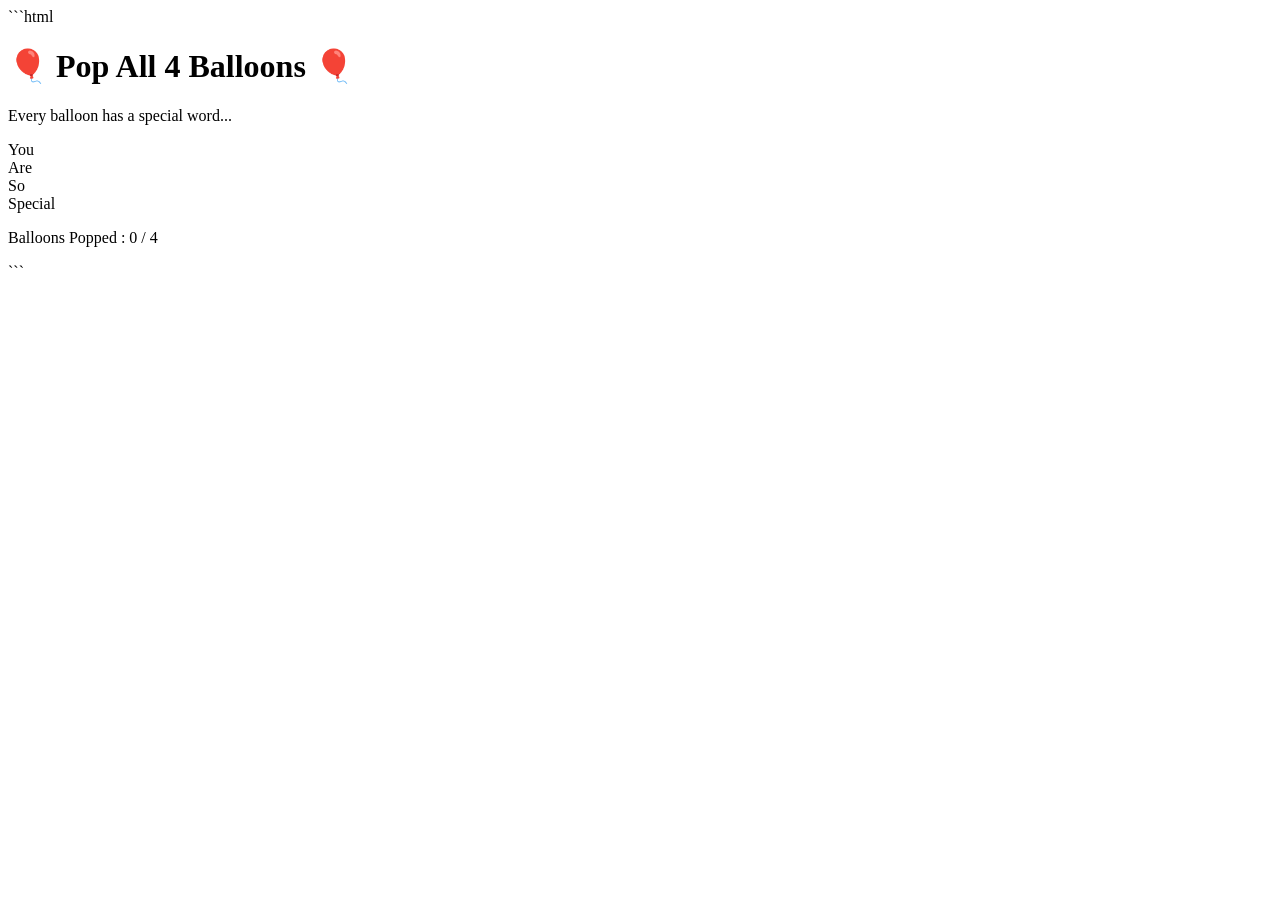
==== balloons.html @ f159a053 "balloons.html" ====
```html
<!DOCTYPE html>
<html lang="en">

<head>

<meta charset="UTF-8">
<meta name="viewport" content="width=device-width, initial-scale=1.0">

<title>Pop the Balloons ❤️</title>

<link rel="stylesheet" href="css/style.css">

<link href="https://fonts.googleapis.com/css2?family=Poppins:wght@400;600&display=swap" rel="stylesheet">

</head>

<body class="balloon-page">

<div class="container">

    <h1 class="balloon-title">
        🎈 Pop All 4 Balloons 🎈
    </h1>

    <p class="balloon-subtitle">
        Every balloon has a special word...
    </p>

    <div class="balloon-container">

        <div class="balloon red" onclick="popBalloon(this)">
            <span>You</span>
        </div>

        <div class="balloon blue" onclick="popBalloon(this)">
            <span>Are</span>
        </div>

        <div class="balloon yellow" onclick="popBalloon(this)">
            <span>So</span>
        </div>

        <div class="balloon pink" onclick="popBalloon(this)">
            <span>Special</span>
        </div>

    </div>

    <p id="status">
        Balloons Popped : 0 / 4
    </p>

</div>

<script>

let popped = 0;

function popBalloon(balloon){

    if(balloon.classList.contains("popped"))
        return;

    balloon.classList.add("popped");

    balloon.innerHTML="💥";

    popped++;

    document.getElementById("status").innerHTML =
    "Balloons Popped : " + popped + " / 4";

    if(popped==4){

        document.getElementById("status").innerHTML =
        "❤️ You're So Special ❤️";

        setTimeout(function(){

            window.location.href="cake.html";

        },1000);

    }

}

</script>

</body>

</html>
```
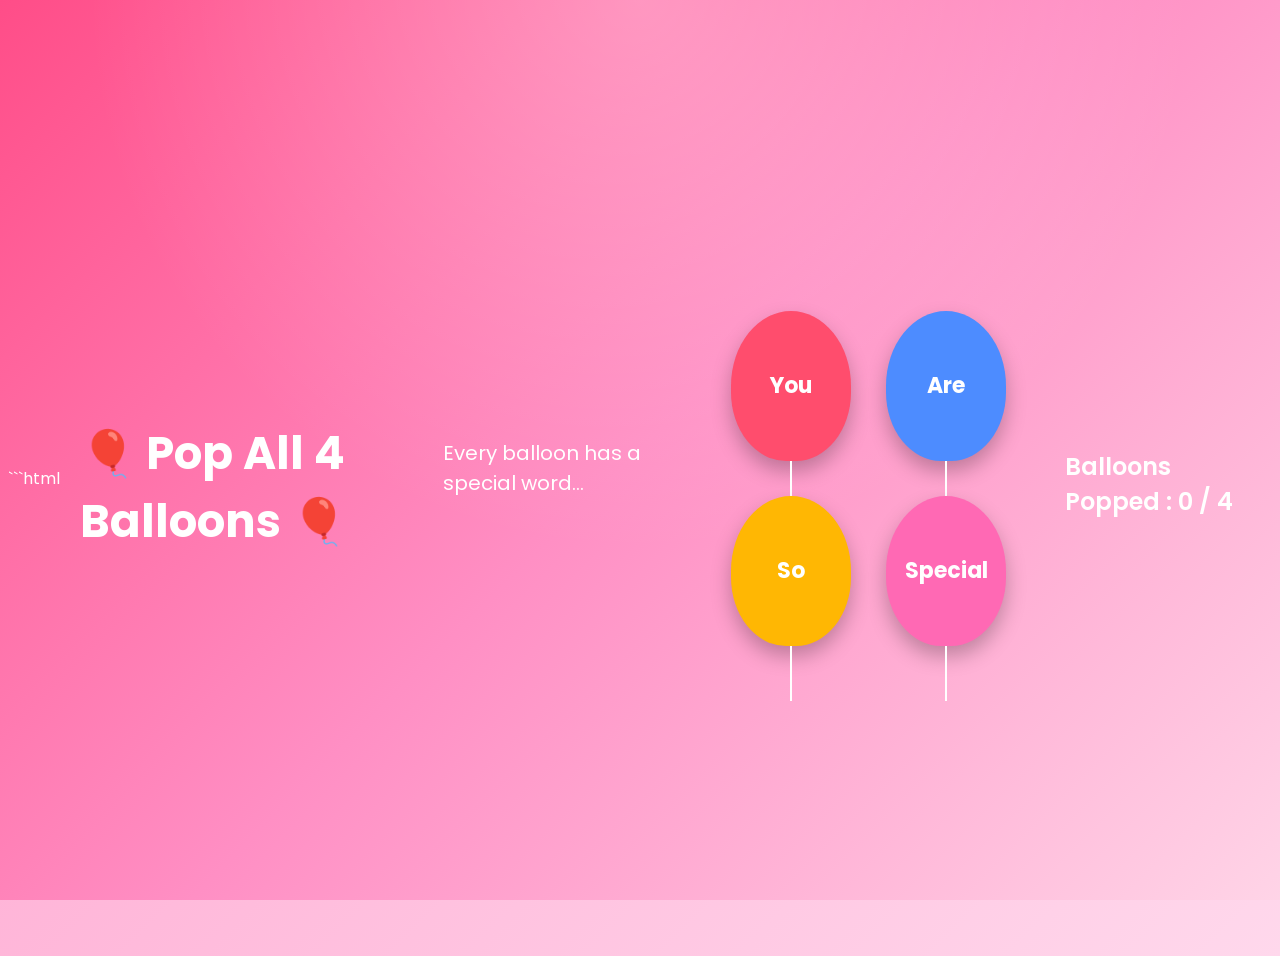
==== commit eb0fd67c: "Update balloons.html" ====
--- a/balloons.html
+++ b/balloons.html
@@ -86,9 +86,7 @@
 
 }
 
-</script>
+<script src="js/script.js"></script>
 
 </body>
-
 </html>
-```
--- a/css/style.css
+++ b/css/style.css
@@ -0,0 +1,1769 @@
+```css
+/* ==========================================
+   GLOBAL STYLES
+========================================== */
+
+*{
+    margin:0;
+    padding:0;
+    box-sizing:border-box;
+}
+
+html{
+    scroll-behavior:smooth;
+}
+
+body{
+    font-family:'Poppins',sans-serif;
+    background:linear-gradient(135deg,#ff9ecb,#ffd8ec);
+    min-height:100vh;
+    overflow-x:hidden;
+    color:#fff;
+}
+
+/* Background */
+
+body::before{
+
+content:"";
+
+position:fixed;
+
+left:0;
+top:0;
+
+width:100%;
+height:100%;
+
+background:
+
+radial-gradient(circle at top,#ffffff40,transparent 50%),
+
+linear-gradient(135deg,#ff4d88,#ff8fc4,#ffd4e7);
+
+z-index:-2;
+
+}
+
+/* Floating stars */
+
+.stars{
+
+position:fixed;
+
+width:100%;
+height:100%;
+
+left:0;
+top:0;
+
+overflow:hidden;
+
+z-index:-1;
+
+}
+
+.stars::before{
+
+content:"";
+
+position:absolute;
+
+width:3px;
+height:3px;
+
+background:white;
+
+border-radius:50%;
+
+box-shadow:
+
+50px 80px white,
+
+140px 200px white,
+
+250px 120px white,
+
+350px 60px white,
+
+450px 210px white,
+
+560px 150px white,
+
+650px 70px white,
+
+760px 170px white,
+
+860px 250px white,
+
+980px 110px white,
+
+1100px 200px white,
+
+1200px 90px white;
+
+animation:twinkle 3s infinite alternate;
+
+}
+
+@keyframes twinkle{
+
+from{
+
+opacity:.2;
+
+}
+
+to{
+
+opacity:1;
+
+}
+
+}
+
+/* ======================================
+COMMON CONTAINER
+====================================== */
+
+.container{
+
+width:100%;
+
+min-height:100vh;
+
+display:flex;
+
+justify-content:center;
+
+align-items:center;
+
+padding:20px;
+
+}
+
+.card{
+
+width:100%;
+
+max-width:520px;
+
+background:rgba(255,255,255,.15);
+
+backdrop-filter:blur(18px);
+
+border-radius:25px;
+
+padding:35px;
+
+text-align:center;
+
+box-shadow:
+
+0 10px 40px rgba(0,0,0,.25);
+
+animation:fadeUp 1s;
+
+}
+
+/* ======================================
+HEADINGS
+====================================== */
+
+.title{
+
+font-size:55px;
+
+font-family:'Great Vibes',cursive;
+
+margin-bottom:10px;
+
+}
+
+.name{
+
+font-size:38px;
+
+margin-top:10px;
+
+}
+
+.nickname{
+
+font-weight:300;
+
+margin-bottom:25px;
+
+}
+
+/* ======================================
+IMAGE
+====================================== */
+
+.birthday-image{
+
+width:260px;
+
+height:260px;
+
+object-fit:cover;
+
+border-radius:20px;
+
+border:5px solid white;
+
+box-shadow:
+
+0 10px 35px rgba(0,0,0,.3);
+
+transition:.4s;
+
+}
+
+.birthday-image:hover{
+
+transform:scale(1.05);
+
+}
+
+/* ======================================
+QUESTION
+====================================== */
+
+.question{
+
+margin-top:25px;
+
+font-size:22px;
+
+font-weight:500;
+
+}
+
+/* ======================================
+BUTTONS
+====================================== */
+
+.buttons{
+
+margin-top:25px;
+
+display:flex;
+
+justify-content:center;
+
+gap:20px;
+
+flex-wrap:wrap;
+
+}
+
+button{
+
+padding:14px 35px;
+
+font-size:18px;
+
+border:none;
+
+border-radius:50px;
+
+cursor:pointer;
+
+transition:.35s;
+
+font-weight:600;
+
+}
+
+.yesBtn{
+
+background:#ff2f70;
+
+color:white;
+
+box-shadow:
+
+0 10px 25px rgba(255,0,90,.35);
+
+}
+
+.yesBtn:hover{
+
+transform:translateY(-4px);
+
+}
+
+.noBtn{
+
+background:white;
+
+color:#ff2f70;
+
+position:relative;
+
+}
+
+/* ======================================
+BALLOON PAGE
+====================================== */
+
+.balloon-page{
+
+display:flex;
+
+justify-content:center;
+
+align-items:center;
+
+min-height:100vh;
+
+}
+
+.balloon-title{
+
+font-size:45px;
+
+margin-bottom:10px;
+
+}
+
+.balloon-subtitle{
+
+margin-bottom:40px;
+
+font-size:20px;
+
+}
+
+.balloon-container{
+
+display:flex;
+
+justify-content:center;
+
+align-items:center;
+
+gap:35px;
+
+flex-wrap:wrap;
+
+}
+
+.balloon{
+
+width:120px;
+
+height:150px;
+
+border-radius:60% 60% 55% 55%;
+
+display:flex;
+
+justify-content:center;
+
+align-items:center;
+
+color:white;
+
+font-size:22px;
+
+font-weight:bold;
+
+cursor:pointer;
+
+position:relative;
+
+transition:.35s;
+
+box-shadow:
+
+0 10px 20px rgba(0,0,0,.25);
+
+animation:floatBalloon 2s infinite ease-in-out;
+
+}
+
+.balloon::after{
+
+content:"";
+
+position:absolute;
+
+bottom:-55px;
+
+width:2px;
+
+height:55px;
+
+background:white;
+
+}
+
+.balloon:hover{
+
+transform:scale(1.08);
+
+}
+
+.red{
+
+background:#ff4d6d;
+
+}
+
+.blue{
+
+background:#4d8cff;
+
+}
+
+.yellow{
+
+background:#ffb703;
+
+}
+
+.pink{
+
+background:#ff69b4;
+
+}
+
+.popped{
+
+transform:scale(0);
+
+opacity:0;
+
+pointer-events:none;
+
+transition:.5s;
+
+}
+
+#status{
+
+margin-top:35px;
+
+font-size:24px;
+
+font-weight:600;
+
+}
+
+/* ======================================
+ANIMATIONS
+====================================== */
+
+@keyframes floatBalloon{
+
+0%{
+
+transform:translateY(0);
+
+}
+
+50%{
+
+transform:translateY(-15px);
+
+}
+
+100%{
+
+transform:translateY(0);
+
+}
+
+}
+
+@keyframes fadeUp{
+
+from{
+
+opacity:0;
+
+transform:translateY(40px);
+
+}
+
+to{
+
+opacity:1;
+
+transform:translateY(0);
+
+}
+
+}
+```
+```css
+/* ===================================================
+   CAKE PAGE
+=================================================== */
+
+.cake-page{
+
+display:flex;
+justify-content:center;
+align-items:center;
+
+min-height:100vh;
+
+padding:20px;
+
+}
+
+.cake-container{
+
+width:100%;
+max-width:600px;
+
+text-align:center;
+
+background:rgba(255,255,255,.12);
+
+backdrop-filter:blur(20px);
+
+border-radius:25px;
+
+padding:40px;
+
+box-shadow:0 15px 40px rgba(0,0,0,.25);
+
+animation:fadeUp 1s;
+
+}
+
+.cake-title{
+
+font-size:45px;
+
+margin-bottom:10px;
+
+}
+
+.cake-subtitle{
+
+font-size:30px;
+
+margin-bottom:15px;
+
+}
+
+.cake-text{
+
+font-size:18px;
+
+opacity:.9;
+
+margin-bottom:35px;
+
+}
+
+.cake-box{
+
+position:relative;
+
+display:inline-block;
+
+}
+
+.cake-image{
+
+width:260px;
+
+animation:floatCake 3s ease-in-out infinite;
+
+}
+
+.flame{
+
+position:absolute;
+
+top:-15px;
+
+left:50%;
+
+transform:translateX(-50%);
+
+font-size:42px;
+
+animation:flicker .5s infinite;
+
+}
+
+.smoke{
+
+display:none;
+
+position:absolute;
+
+top:-20px;
+
+left:50%;
+
+transform:translateX(-50%);
+
+font-size:35px;
+
+animation:smoke 2s forwards;
+
+}
+
+#blowBtn{
+
+margin-top:40px;
+
+background:#ff2d75;
+
+color:white;
+
+padding:15px 45px;
+
+font-size:20px;
+
+border:none;
+
+border-radius:40px;
+
+cursor:pointer;
+
+transition:.3s;
+
+}
+
+#blowBtn:hover{
+
+transform:scale(1.08);
+
+}
+
+@keyframes flicker{
+
+0%{transform:translateX(-50%) scale(1);}
+50%{transform:translateX(-50%) scale(.8);}
+100%{transform:translateX(-50%) scale(1);}
+
+}
+
+@keyframes smoke{
+
+0%{
+
+opacity:1;
+
+transform:translateX(-50%) translateY(0);
+
+}
+
+100%{
+
+opacity:0;
+
+transform:translateX(-50%) translateY(-80px);
+
+}
+
+}
+
+@keyframes floatCake{
+
+0%{transform:translateY(0);}
+50%{transform:translateY(-12px);}
+100%{transform:translateY(0);}
+
+}
+
+/* ===================================================
+   WISH PAGE
+=================================================== */
+
+.wish-page{
+
+display:flex;
+
+justify-content:center;
+
+align-items:center;
+
+text-align:center;
+
+min-height:100vh;
+
+background:
+
+linear-gradient(180deg,#111,#2c0d2f,#000);
+
+color:white;
+
+}
+
+.wish-container{
+
+animation:fadeUp 1s;
+
+}
+
+.wish-title{
+
+font-size:55px;
+
+margin-bottom:15px;
+
+}
+
+.wish-subtitle{
+
+font-size:35px;
+
+margin-bottom:40px;
+
+}
+
+.countdown{
+
+width:120px;
+
+height:120px;
+
+margin:auto;
+
+border-radius:50%;
+
+background:#ff3d87;
+
+display:flex;
+
+justify-content:center;
+
+align-items:center;
+
+font-size:55px;
+
+font-weight:bold;
+
+box-shadow:
+
+0 0 40px rgba(255,0,120,.6);
+
+animation:pulse 1s infinite;
+
+}
+
+.wish-text{
+
+margin-top:40px;
+
+font-size:20px;
+
+opacity:.85;
+
+line-height:1.8;
+
+}
+
+@keyframes pulse{
+
+0%{
+
+transform:scale(1);
+
+}
+
+50%{
+
+transform:scale(1.15);
+
+}
+
+100%{
+
+transform:scale(1);
+
+}
+
+}
+
+/* ===================================================
+   ROSE PAGE
+=================================================== */
+
+.rose-page{
+
+display:flex;
+
+justify-content:center;
+
+align-items:center;
+
+padding:20px;
+
+min-height:100vh;
+
+}
+
+.rose-container{
+
+max-width:650px;
+
+text-align:center;
+
+background:rgba(255,255,255,.12);
+
+padding:40px;
+
+border-radius:25px;
+
+backdrop-filter:blur(18px);
+
+box-shadow:0 10px 35px rgba(0,0,0,.25);
+
+animation:fadeUp 1s;
+
+}
+
+.rose-title{
+
+font-size:42px;
+
+margin-bottom:15px;
+
+}
+
+.rose-subtitle{
+
+font-size:28px;
+
+margin-bottom:25px;
+
+}
+
+.rose-image{
+
+width:260px;
+
+margin:20px 0;
+
+animation:floatCake 3s infinite;
+
+}
+
+.rose-message{
+
+font-size:18px;
+
+line-height:1.9;
+
+margin-top:20px;
+
+opacity:.95;
+
+}
+
+.continue-btn{
+
+margin-top:35px;
+
+padding:15px 40px;
+
+background:#ff2d75;
+
+color:white;
+
+border:none;
+
+border-radius:40px;
+
+font-size:20px;
+
+cursor:pointer;
+
+transition:.3s;
+
+}
+
+.continue-btn:hover{
+
+transform:translateY(-4px);
+
+box-shadow:0 10px 25px rgba(255,0,90,.4);
+
+}
+
+/* ===========================================
+Responsive
+=========================================== */
+
+@media(max-width:768px){
+
+.title{
+
+font-size:42px;
+
+}
+
+.name{
+
+font-size:28px;
+
+}
+
+.balloon{
+
+width:95px;
+height:120px;
+
+font-size:18px;
+
+}
+
+.cake-title{
+
+font-size:35px;
+
+}
+
+.wish-title{
+
+font-size:38px;
+
+}
+
+.rose-title{
+
+font-size:34px;
+
+}
+
+.rose-image{
+
+width:220px;
+
+}
+
+}
+```
+```css
+/* ==========================================
+   MEMORIES PAGE
+========================================== */
+
+.memory-page{
+
+display:flex;
+
+justify-content:center;
+
+align-items:center;
+
+min-height:100vh;
+
+padding:20px;
+
+}
+
+.memory-container{
+
+width:100%;
+
+max-width:700px;
+
+text-align:center;
+
+animation:fadeUp 1s;
+
+}
+
+.memory-title{
+
+font-size:48px;
+
+margin-bottom:10px;
+
+}
+
+.memory-subtitle{
+
+font-size:22px;
+
+margin-bottom:35px;
+
+opacity:.9;
+
+}
+
+#cards{
+
+position:relative;
+
+width:320px;
+
+height:500px;
+
+margin:auto;
+
+}
+
+.photo-card{
+
+position:absolute;
+
+width:100%;
+
+height:100%;
+
+background:white;
+
+border-radius:20px;
+
+overflow:hidden;
+
+box-shadow:
+
+0 20px 40px rgba(0,0,0,.35);
+
+transition:.5s;
+
+cursor:grab;
+
+}
+
+.photo-card img{
+
+width:100%;
+
+height:100%;
+
+object-fit:cover;
+
+}
+
+.photo-card:hover{
+
+transform:scale(1.02);
+
+}
+
+#swipeText{
+
+margin-top:30px;
+
+font-size:20px;
+
+opacity:.9;
+
+animation:pulseSwipe 1.5s infinite;
+
+}
+
+@keyframes pulseSwipe{
+
+0%{
+
+transform:translateX(0);
+
+}
+
+50%{
+
+transform:translateX(12px);
+
+}
+
+100%{
+
+transform:translateX(0);
+
+}
+
+}
+
+/* ==========================================
+LETTER PAGE
+========================================== */
+
+.letter-page{
+
+display:flex;
+
+justify-content:center;
+
+align-items:center;
+
+padding:20px;
+
+min-height:100vh;
+
+}
+
+.letter-container{
+
+width:100%;
+
+max-width:900px;
+
+text-align:center;
+
+animation:fadeUp 1s;
+
+}
+
+.letter-title{
+
+font-size:48px;
+
+margin-bottom:30px;
+
+font-family:"Great Vibes",cursive;
+
+}
+
+.letter-box{
+
+background:#fffaf2;
+
+color:#333;
+
+padding:45px;
+
+border-radius:15px;
+
+box-shadow:
+
+0 20px 40px rgba(0,0,0,.3);
+
+text-align:left;
+
+font-size:20px;
+
+line-height:2;
+
+font-family:"Poppins",sans-serif;
+
+position:relative;
+
+overflow:hidden;
+
+}
+
+.letter-box::before{
+
+content:"❤️";
+
+position:absolute;
+
+top:15px;
+
+right:20px;
+
+font-size:28px;
+
+opacity:.2;
+
+}
+
+#typing{
+
+white-space:pre-line;
+
+min-height:320px;
+
+}
+
+.gift-btn{
+
+margin-top:35px;
+
+padding:16px 45px;
+
+font-size:20px;
+
+border:none;
+
+border-radius:50px;
+
+background:#ff2f70;
+
+color:white;
+
+cursor:pointer;
+
+transition:.35s;
+
+box-shadow:
+
+0 10px 30px rgba(255,0,100,.35);
+
+}
+
+.gift-btn:hover{
+
+transform:translateY(-5px);
+
+}
+
+.gift-btn:active{
+
+transform:scale(.96);
+
+}
+
+/* ==========================================
+FLOATING PETALS
+========================================== */
+
+.petal{
+
+position:fixed;
+
+top:-30px;
+
+font-size:22px;
+
+pointer-events:none;
+
+animation:petalFall linear infinite;
+
+opacity:.8;
+
+}
+
+@keyframes petalFall{
+
+0%{
+
+transform:
+
+translateY(-50px)
+
+rotate(0deg);
+
+}
+
+100%{
+
+transform:
+
+translateY(120vh)
+
+rotate(360deg);
+
+}
+
+}
+
+/* ==========================================
+SOFT GLOW
+========================================== */
+
+.glow{
+
+animation:glow 2s infinite alternate;
+
+}
+
+@keyframes glow{
+
+from{
+
+text-shadow:
+
+0 0 10px white,
+
+0 0 20px pink;
+
+}
+
+to{
+
+text-shadow:
+
+0 0 25px white,
+
+0 0 45px hotpink;
+
+}
+
+}
+
+/* ==========================================
+MOBILE
+========================================== */
+
+@media(max-width:768px){
+
+#cards{
+
+width:280px;
+
+height:430px;
+
+}
+
+.memory-title{
+
+font-size:36px;
+
+}
+
+.letter-title{
+
+font-size:38px;
+
+}
+
+.letter-box{
+
+padding:28px;
+
+font-size:17px;
+
+line-height:1.8;
+
+}
+
+.gift-btn{
+
+width:100%;
+
+}
+
+}
+```
+```css
+/* ==========================================
+   FINAL PAGE
+========================================== */
+
+.final-page{
+
+display:flex;
+justify-content:center;
+align-items:center;
+min-height:100vh;
+padding:20px;
+position:relative;
+overflow:hidden;
+
+}
+
+.final-container{
+
+width:100%;
+max-width:850px;
+
+background:rgba(255,255,255,.12);
+
+backdrop-filter:blur(20px);
+
+border-radius:25px;
+
+padding:45px;
+
+text-align:center;
+
+box-shadow:0 20px 50px rgba(0,0,0,.30);
+
+animation:fadeUp 1.2s;
+
+}
+
+.final-title{
+
+font-size:55px;
+
+font-family:"Great Vibes",cursive;
+
+margin-bottom:10px;
+
+}
+
+.final-name{
+
+font-size:35px;
+
+margin-bottom:30px;
+
+}
+
+.final-photo{
+
+width:260px;
+height:260px;
+
+border-radius:50%;
+
+object-fit:cover;
+
+border:6px solid white;
+
+box-shadow:
+
+0 15px 35px rgba(0,0,0,.35);
+
+margin-bottom:30px;
+
+animation:heartbeat 2s infinite;
+
+}
+
+.final-message{
+
+font-size:20px;
+
+line-height:2;
+
+margin-bottom:35px;
+
+}
+
+#heartBtn{
+
+padding:16px 45px;
+
+font-size:20px;
+
+border:none;
+
+border-radius:50px;
+
+background:#ff2f70;
+
+color:white;
+
+cursor:pointer;
+
+transition:.35s;
+
+}
+
+#heartBtn:hover{
+
+transform:scale(1.08);
+
+}
+
+/* ==========================================
+POPUP
+========================================== */
+
+.popup{
+
+display:none;
+
+position:fixed;
+
+left:0;
+top:0;
+
+width:100%;
+height:100%;
+
+background:rgba(0,0,0,.75);
+
+justify-content:center;
+align-items:center;
+
+z-index:9999;
+
+}
+
+.popup-box{
+
+background:white;
+
+color:#333;
+
+width:90%;
+max-width:500px;
+
+padding:40px;
+
+border-radius:20px;
+
+text-align:center;
+
+animation:popupShow .6s;
+
+}
+
+.popup-box h1{
+
+font-size:70px;
+
+}
+
+.popup-box h2{
+
+margin:10px 0;
+
+color:#ff2f70;
+
+}
+
+.popup-box p{
+
+margin-top:20px;
+
+line-height:1.9;
+
+}
+
+/* ==========================================
+FLOATING HEARTS
+========================================== */
+
+.heart{
+
+position:fixed;
+
+bottom:-50px;
+
+font-size:25px;
+
+pointer-events:none;
+
+animation:heartFloat linear forwards;
+
+}
+
+@keyframes heartFloat{
+
+0%{
+
+transform:
+translateY(0)
+scale(0.8);
+
+opacity:1;
+
+}
+
+100%{
+
+transform:
+translateY(-120vh)
+scale(1.6);
+
+opacity:0;
+
+}
+
+}
+
+/* ==========================================
+HEART BEAT
+========================================== */
+
+@keyframes heartbeat{
+
+0%{
+
+transform:scale(1);
+
+}
+
+15%{
+
+transform:scale(1.08);
+
+}
+
+30%{
+
+transform:scale(1);
+
+}
+
+45%{
+
+transform:scale(1.08);
+
+}
+
+60%{
+
+transform:scale(1);
+
+}
+
+100%{
+
+transform:scale(1);
+
+}
+
+}
+
+/* ==========================================
+POPUP
+========================================== */
+
+@keyframes popupShow{
+
+from{
+
+opacity:0;
+
+transform:scale(.6);
+
+}
+
+to{
+
+opacity:1;
+
+transform:scale(1);
+
+}
+
+}
+
+/* ==========================================
+FADE PAGE
+========================================== */
+
+.fade-out{
+
+animation:fadeOut .7s forwards;
+
+}
+
+@keyframes fadeOut{
+
+from{
+
+opacity:1;
+
+}
+
+to{
+
+opacity:0;
+
+}
+
+}
+
+/* ==========================================
+LOADER
+========================================== */
+
+.loader{
+
+position:fixed;
+
+left:0;
+top:0;
+
+width:100%;
+height:100%;
+
+background:#111;
+
+display:flex;
+
+justify-content:center;
+
+align-items:center;
+
+flex-direction:column;
+
+z-index:99999;
+
+color:white;
+
+font-size:35px;
+
+}
+
+.loader span{
+
+margin-top:20px;
+
+font-size:18px;
+
+opacity:.8;
+
+}
+
+/* ==========================================
+SCROLLBAR
+========================================== */
+
+::-webkit-scrollbar{
+
+width:8px;
+
+}
+
+::-webkit-scrollbar-thumb{
+
+background:#ff2f70;
+
+border-radius:20px;
+
+}
+
+::-webkit-scrollbar-track{
+
+background:#ffd4e7;
+
+}
+
+/* ==========================================
+MOBILE
+========================================== */
+
+@media(max-width:768px){
+
+.final-title{
+
+font-size:42px;
+
+}
+
+.final-name{
+
+font-size:28px;
+
+}
+
+.final-photo{
+
+width:210px;
+
+height:210px;
+
+}
+
+.final-message{
+
+font-size:17px;
+
+line-height:1.8;
+
+}
+
+.popup-box{
+
+padding:30px;
+
+}
+
+.popup-box h1{
+
+font-size:55px;
+
+}
+
+#heartBtn{
+
+width:100%;
+
+}
+
+}
+```
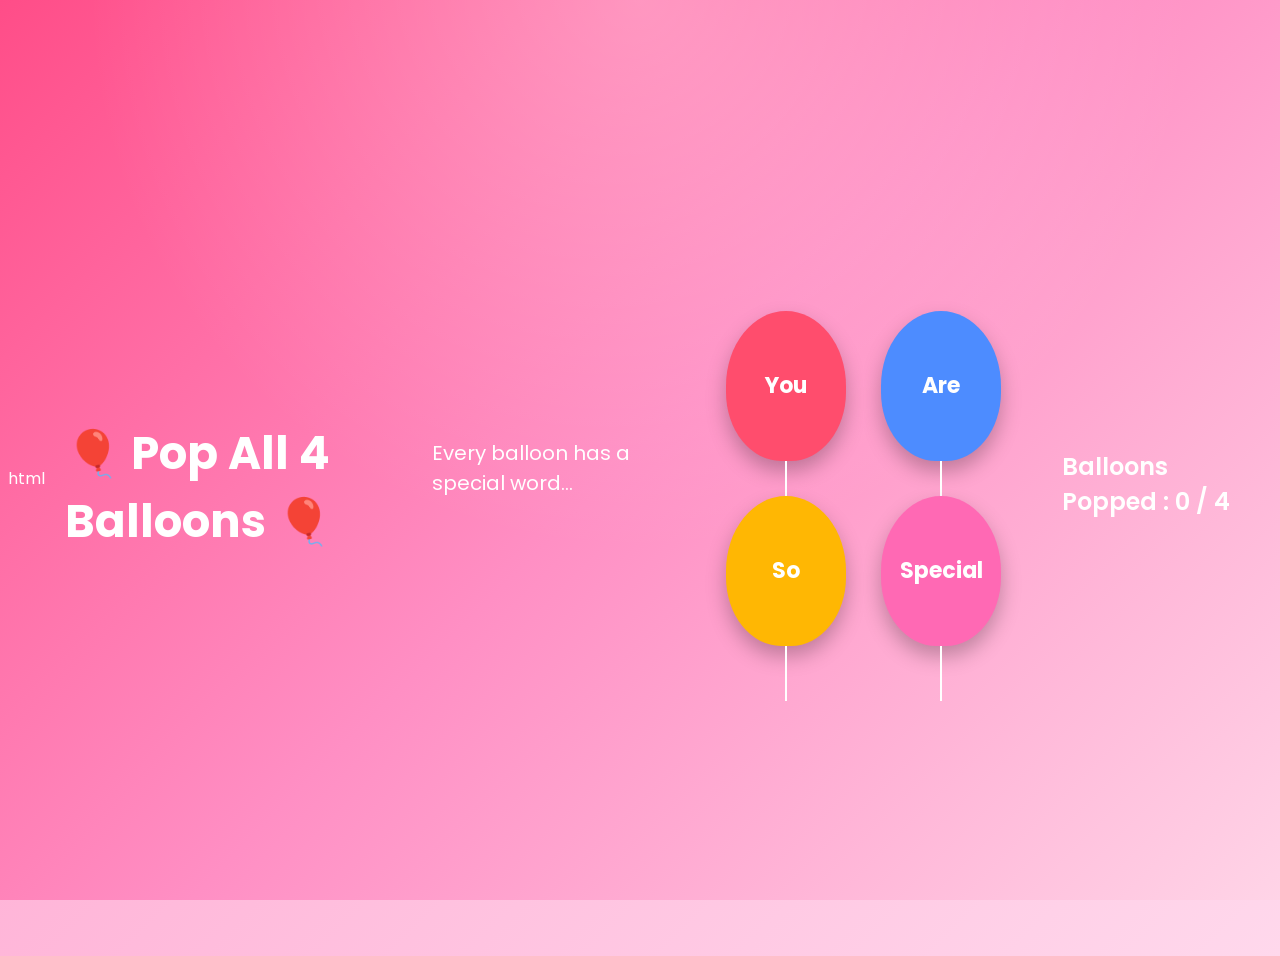
==== commit 2b35ccb4: "Update balloons.html" ====
--- a/balloons.html
+++ b/balloons.html
@@ -1,4 +1,4 @@
-```html
+html
 <!DOCTYPE html>
 <html lang="en">
 
--- a/css/style.css
+++ b/css/style.css
@@ -1,4 +1,4 @@
-```css
+css
 /* ==========================================
    GLOBAL STYLES
 ========================================== */
@@ -497,8 +497,8 @@
 }
 
 }
-```
-```css
+
+css
 /* ===================================================
    CAKE PAGE
 =================================================== */
@@ -944,8 +944,8 @@
 }
 
 }
-```
-```css
+
+css
 /* ==========================================
    MEMORIES PAGE
 ========================================== */
@@ -1331,8 +1331,8 @@
 }
 
 }
-```
-```css
+
+css
 /* ==========================================
    FINAL PAGE
 ========================================== */
@@ -1766,4 +1766,4 @@
 }
 
 }
-```
+
